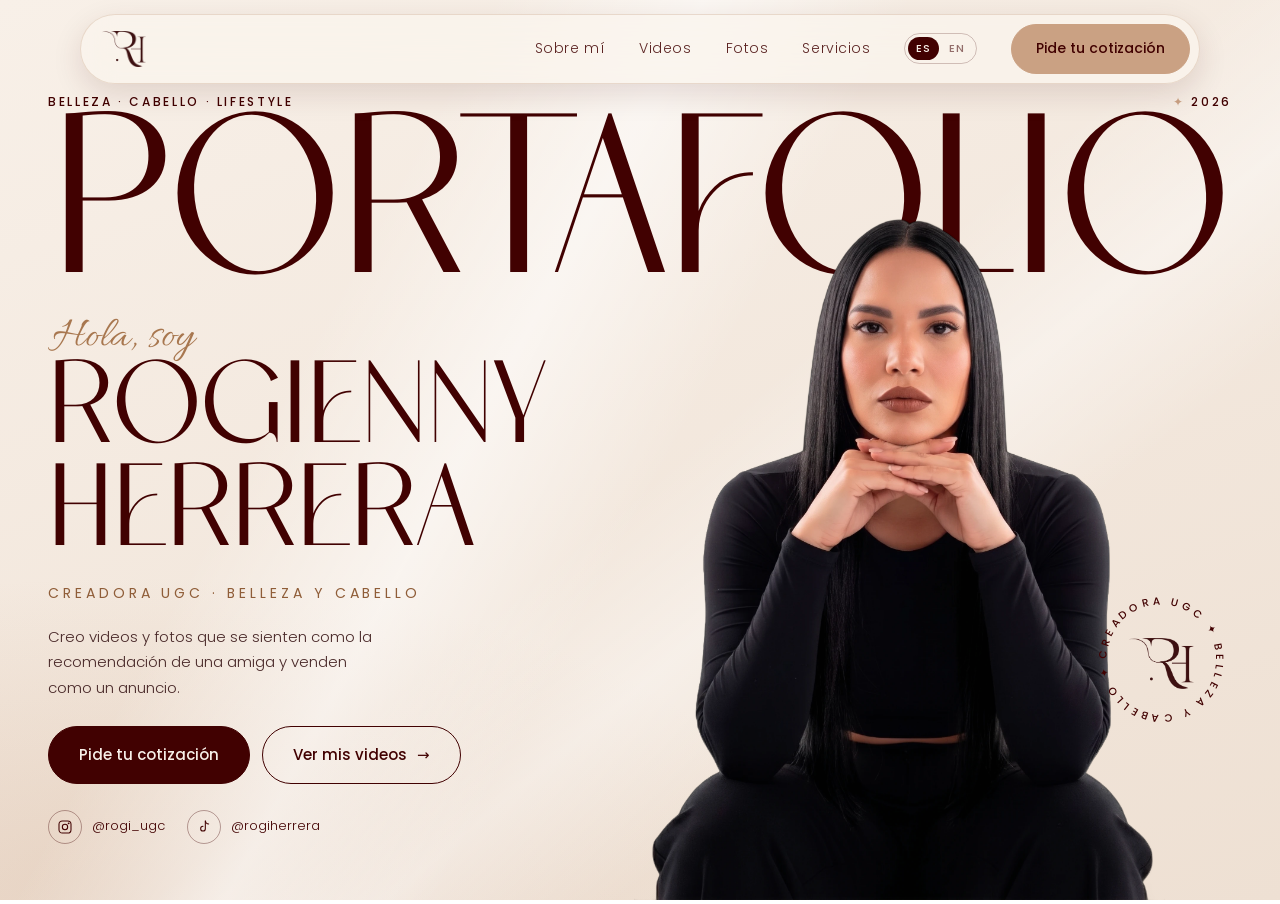
==== tools/captura.html @ 6ba96d09 "Pilares: tarjetas en arco con video de 6 segundos que llevan a su categoría Co-Authored-By: Claude O" ====
<!doctype html>
<!-- Muestra el sitio con todas las animaciones de entrada terminadas, para sacar capturas con Edge headless.
     Uso: http://localhost:3100/tools/captura.html?sec=pillarsTitle&off=90  (sec = id del elemento al que bajar, w = ancho fijo en px para simular un celular) -->
<html><head><meta charset="utf-8"><style>html,body{margin:0;height:100%;overflow:hidden}iframe{border:0;width:100%;height:100%}</style></head>
<body><iframe id="f" src="/?lang=es"></iframe>
<script>
  const q = new URLSearchParams(location.search);
  const f = document.getElementById("f");
  if (q.get("w")) f.style.width = q.get("w") + "px";
  let vueltas = 0;
  const preparar = () => {
    const d = f.contentDocument, w = f.contentWindow;
    if (d && d.readyState !== "loading" && d.getElementById("contacto")) {
      if (!d.getElementById("captura-css")) {
        const st = d.createElement("style");
        st.id = "captura-css";
        st.textContent = "*,*::before,*::after{transition:none!important;animation:none!important}";
        d.head.append(st);
      }
      d.querySelectorAll(".reveal,.stagger").forEach((e) => e.classList.add("is-in"));
      d.querySelectorAll("img").forEach((i) => (i.loading = "eager"));
      const el = d.getElementById(q.get("sec") || "inicio");
      w.scrollTo(0, el.getBoundingClientRect().top + w.scrollY - Number(q.get("off") || 90));
    }
    if (++vueltas < 120) setTimeout(preparar, 50);
  };
  preparar();
</script>
</body></html>
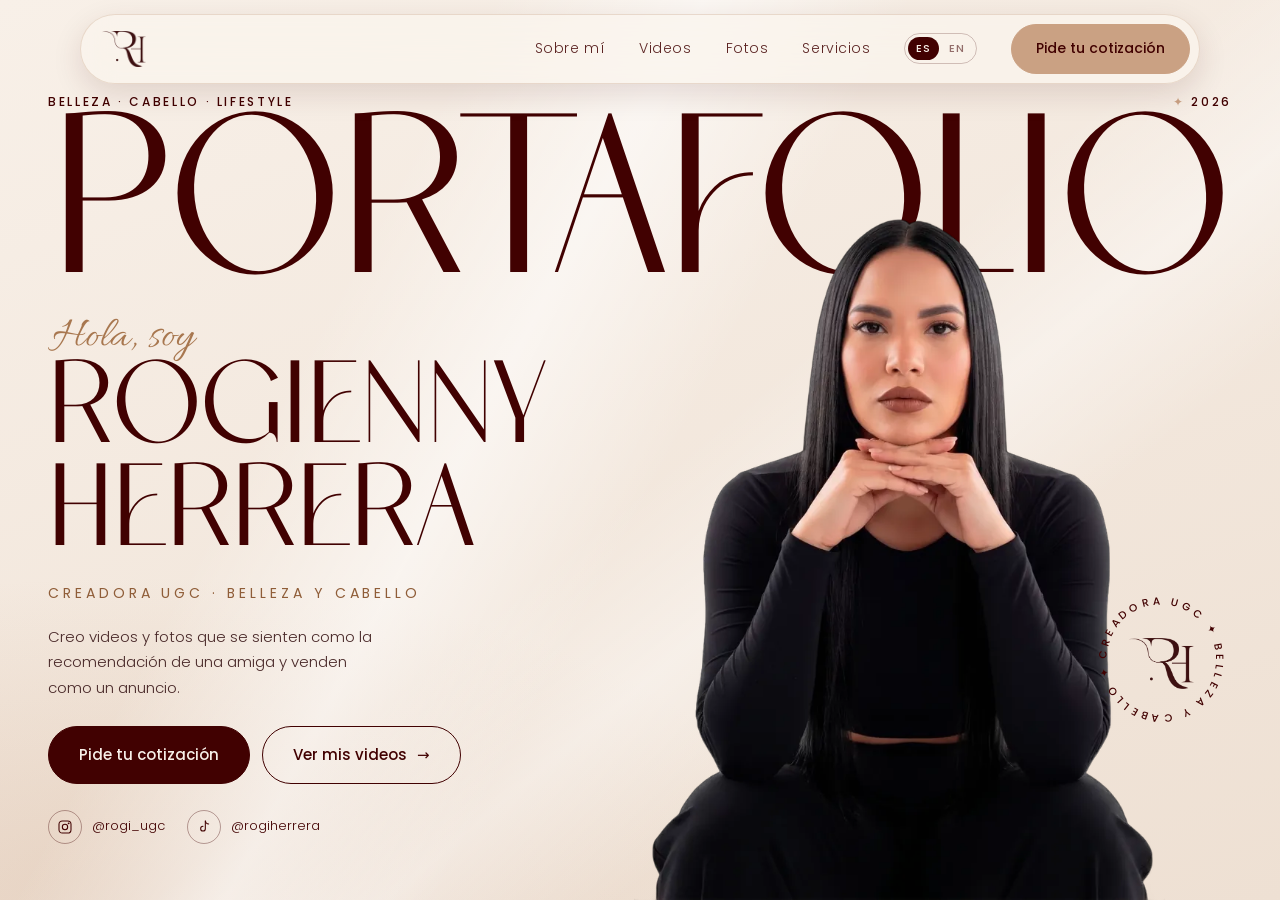
==== commit 3c5d171f: "Velocidad en celular: imagenes responsivas, portadas de video en diferido y fuentes sin bloquear Co-" ====
--- a/tools/captura.html
+++ b/tools/captura.html
@@ -14,7 +14,7 @@
       if (!d.getElementById("captura-css")) {
         const st = d.createElement("style");
         st.id = "captura-css";
-        st.textContent = "*,*::before,*::after{transition:none!important;animation:none!important}";
+        st.textContent = "html{scroll-behavior:auto!important}*,*::before,*::after{transition:none!important;animation:none!important}";
         d.head.append(st);
       }
       d.querySelectorAll(".reveal,.stagger").forEach((e) => e.classList.add("is-in"));
